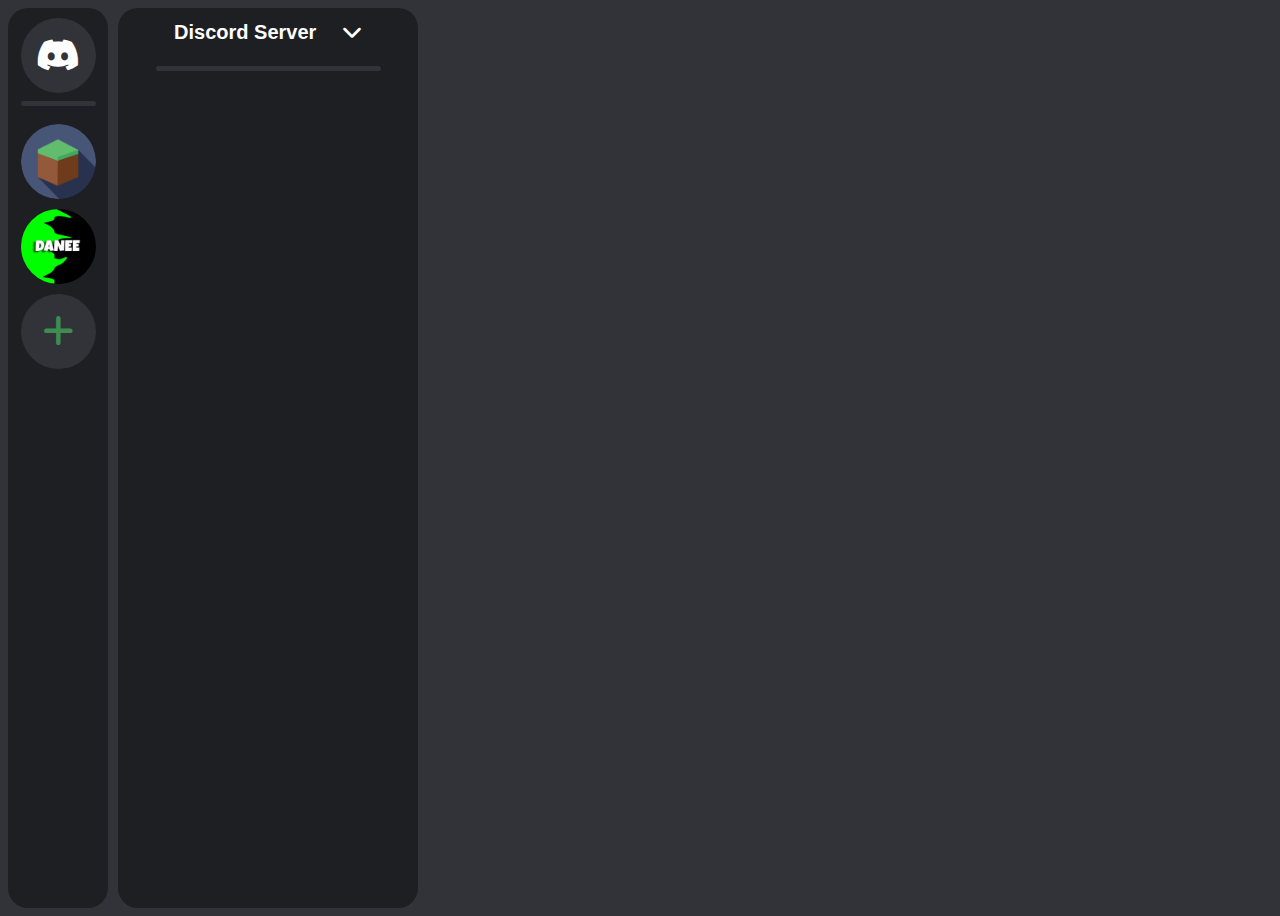
==== 03 - Úvod do tvorby webových stránek, základy HTML a CSS/Discord/index.html @ 495fa789 "DISCORD KOPIE" ====
<!DOCTYPE html>
<html lang="en">
<head>
    <meta charset="UTF-8">
    <meta name="viewport" content="width=device-width, initial-scale=1.0">
    <link rel="stylesheet" href="style.css">
    <link rel="stylesheet" href="https://cdnjs.cloudflare.com/ajax/libs/font-awesome/6.1.1/css/all.min.css">  
    <title>Document</title>
</head>
<body>
    <div class="servers">
        <div class="discord">
            <i class="fa-brands fa-discord" style="color: #ffffff; font-size: 35px;"></i>
        </div>
        <hr>
        <div class="server">
            <img src="./img/server01.png" alt="server icon">
        </div>
        <div class="server">
        <img src="./img/server02.jpg" alt="server icon">
    </div>
       <!-- <div class="server"></div>
        <div class="server"></div> -->
        <div class="discord">
            <i class="fa-solid fa-plus" style="color: #3e8c50; font-size: 35px;"></i>
        </div>
    </div>
    <div class="channels">
    <h1>Discord Server <i class="fa-solid fa-chevron-down" style="margin-left: 20px;"></i></h1>
        <hr>
    </div>
</body>
</html>
---- 03 - Úvod do tvorby webových stránek, základy HTML a CSS/Discord/style.css ----
.servers {
    width: 100px;
    height: 100%;
    display: flex;
    flex-direction: column;
    background-color: #1e1f22;
    align-items: center;
    border-radius: 20px;
}

body {
    width: 100vh;
    height: 100vh;
    background-color: #313338;
}

.server {
    border-radius: 50px;
    display: flex;
    justify-content: center;
    align-items: center;
    margin-top: 10px;
    width:  75px;
    height: 75px;
    overflow: hidden;
}

.server:hover {
    border-radius: 25px;
}

.server > img {
    width: 75px;
    height: 75px; 
    transition-duration: 0.4s;
}

.server > img:hover {
    border-radius: 25px;
    transition-duration: 0.4s;
    width: 90px;
    height: 90px;
}

.servers > hr, .channels > hr{
    width: 75%;
    border-radius: 20px;
    height: 5px;
    background-color: #313338;  
    border: none
}


.discord {
    background-color: #313338;
    border-radius: 50px;
    display: flex;
    justify-content: center;
    align-items: center;
    margin-top: 10px;
    width: 75px;
    height: 75px;
    transition-duration: 0.4s;
}

.discord:hover {
    border-radius: 25px;
    background-color: #5865f2;
    transition-duration: 0.4s;
}

.channels {
    width: 300px;
    height: 100vh;
    display: flex;
    flex-direction: column;
    background-color: #1e1f22;
    align-items: center;
    border-radius: 20px;
    margin-left: 110px;
    margin-top: -100%;
}

.channels > h1{
    font-family: sans-serif;
    font-size: 20px;
    color: white;
}
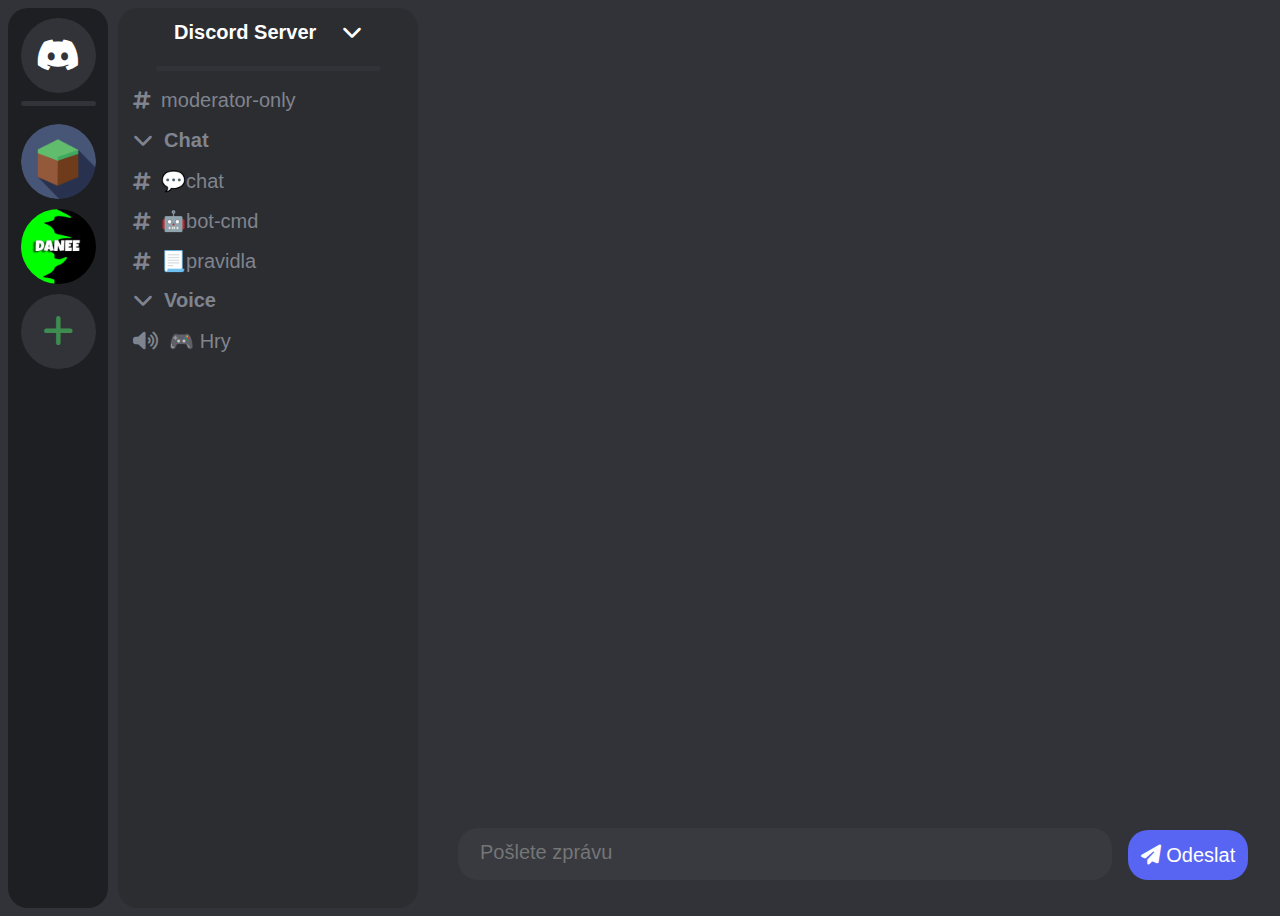
==== commit 8fa8982d: "channels done & message input" ====
--- a/03 - Úvod do tvorby webových stránek, základy HTML a CSS/Discord/index.html
+++ b/03 - Úvod do tvorby webových stránek, základy HTML a CSS/Discord/index.html
@@ -26,8 +26,35 @@
         </div>
     </div>
     <div class="channels">
-    <h1>Discord Server <i class="fa-solid fa-chevron-down" style="margin-left: 20px;"></i></h1>
+        <h1>Discord Server <i class="fa-solid fa-chevron-down" style="margin-left: 20px;"></i></h1>
         <hr>
+        <div class="channel">
+            <p><i class="fa-sharp fa-solid fa-hashtag" style="color: #80848e; font-size: 20px;"></i>&nbsp;&nbsp;moderator-only</p>
+        </div>
+        <div class="category">
+            <p><b><i class="fa-solid fa-chevron-down" style="color: #80848e;"></i>&nbsp;&nbsp;Chat</b></p>
+        </div>
+        <div class="channel">
+            <p><i class="fa-sharp fa-solid fa-hashtag" style="color: #80848e; font-size: 20px;"></i>&nbsp;&nbsp;💬chat</p>
+        </div>
+        <div class="channel">
+            <p><i class="fa-sharp fa-solid fa-hashtag" style="color: #80848e; font-size: 20px;"></i>&nbsp;&nbsp;🤖bot-cmd</p>
+        </div>
+        <div class="channel">
+            <p><i class="fa-sharp fa-solid fa-hashtag" style="color: #80848e; font-size: 20px;"></i>&nbsp;&nbsp;📃pravidla</p>
+        </div>
+        <div class="category">
+            <p><b><i class="fa-solid fa-chevron-down" style="color: #80848e;"></i>&nbsp;&nbsp;Voice</b></p>
+        </div>
+        <div class="channel">
+            <p><i class="fa-sharp fa-solid fa-volume-high" style="color: #80848e; font-size: 20px;"></i>&nbsp;&nbsp;🎮 Hry</p>
+        </div>
+    </div>
+    <div class="messages">
+        <form>
+        <input type="text" class="sendmessage" placeholder="Pošlete zprávu">
+        <button type="submit" class="submitbtn"><i class="fa-solid fa-paper-plane"></i>&nbsp;Odeslat</button>
+    </form>
     </div>
 </body>
 </html>--- a/03 - Úvod do tvorby webových stránek, základy HTML a CSS/Discord/style.css
+++ b/03 - Úvod do tvorby webových stránek, základy HTML a CSS/Discord/style.css
@@ -74,7 +74,7 @@
     height: 100vh;
     display: flex;
     flex-direction: column;
-    background-color: #1e1f22;
+    background-color: #2b2d31;
     align-items: center;
     border-radius: 20px;
     margin-left: 110px;
@@ -85,4 +85,76 @@
     font-family: sans-serif;
     font-size: 20px;
     color: white;
-} +    text-align: center;
+    margin-right: auto;
+    margin-left: auto; 
+} 
+
+.channel, .category {
+    width: 280px;
+    height: 30px;
+    padding-top: 5px;
+    margin-top: 5px;
+    transition-duration: 0.4s;
+}
+
+.channel > p, .category > p {
+    font-family: sans-serif;
+    color: #80848e;
+    font-size: 20px;
+    text-align: left;
+    margin: 0;
+    padding-left: 5px;
+}
+
+.channel:hover{
+    background-color: #404249;
+    border-radius: 20px;
+    transition-duration: 0.4s;
+}
+
+.category:hover > p, .category:hover > i {
+    color: white;
+}
+
+.sendmessage {
+    width: 650px;
+    height: 50px;
+    border-radius: 20px;
+    background-color: #383a40;
+    border: none;
+    margin-top: -80px;
+    margin-left: 450px;
+    display: flex;
+}
+
+.sendmessage::placeholder {
+    padding-left: 20px;
+    font-size: 20px;
+}
+
+.submitbtn {
+    width: 120px;
+    height: 50px;
+    margin-top: -50px;
+    margin-left: 1120px;
+    background-color: #5865f2;
+    border: none;
+    display: flex;
+    border-radius: 20px;
+    text-align: center;
+    justify-content: center;
+    align-items: center;    
+    font-size: 20px;
+    color: white;
+    font-family: sans-serif ;
+    transition-duration: 0.4s;
+}
+
+.submitbtn:hover {
+    background-color: white;
+    color: #5865f2;
+    transition-duration: 0.4s;
+    width: 125px;
+    margin-left: 1125px;
+}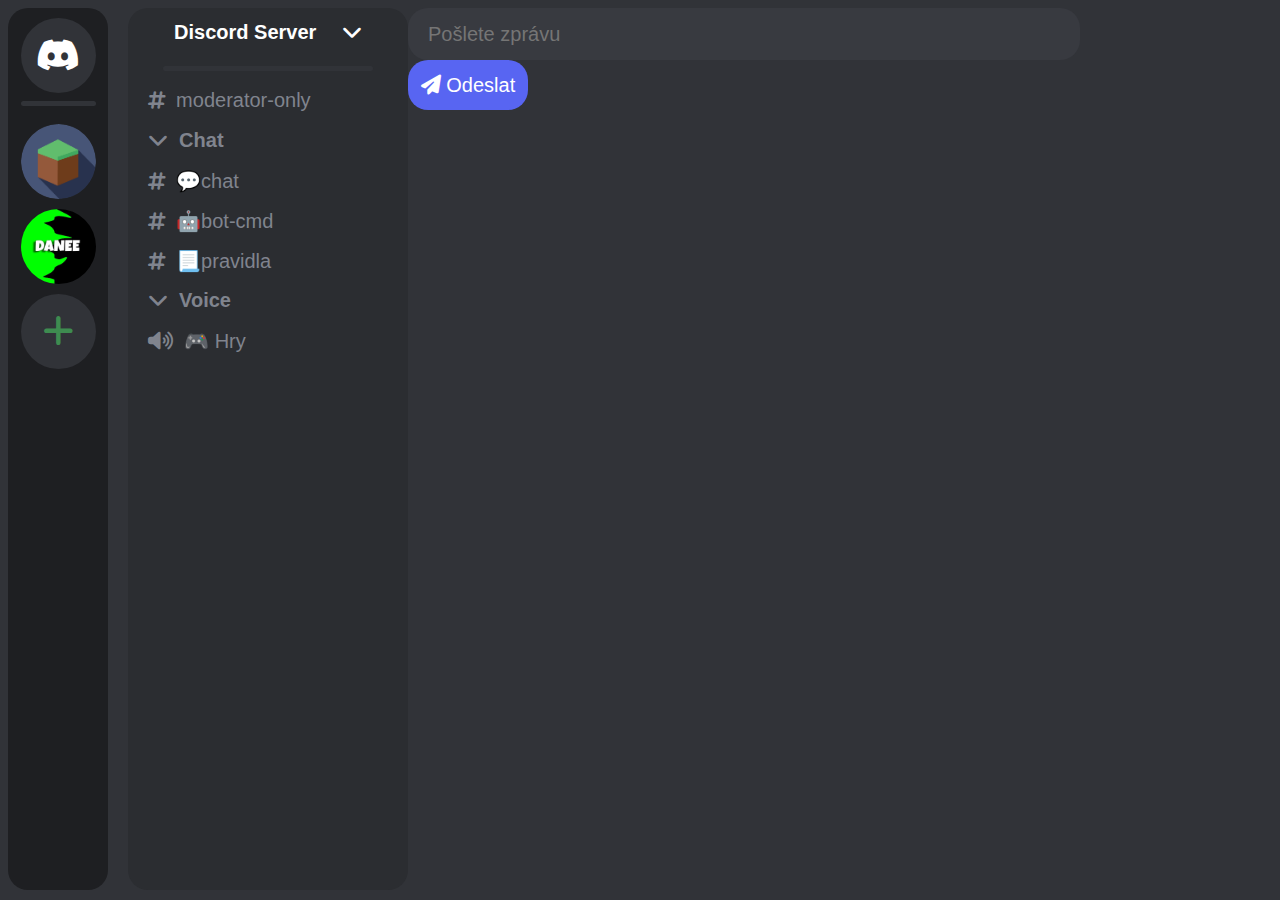
==== commit d38c6053: "idk neco jsem opravil" ====
--- a/03 - Úvod do tvorby webových stránek, základy HTML a CSS/Discord/index.html
+++ b/03 - Úvod do tvorby webových stránek, základy HTML a CSS/Discord/index.html
@@ -4,25 +4,31 @@
     <meta charset="UTF-8">
     <meta name="viewport" content="width=device-width, initial-scale=1.0">
     <link rel="stylesheet" href="style.css">
+    <link rel="icon" type="image/x-icon" href="./img/favicon.ico">
     <link rel="stylesheet" href="https://cdnjs.cloudflare.com/ajax/libs/font-awesome/6.1.1/css/all.min.css">  
     <title>Document</title>
 </head>
 <body>
+    <div class="flex-container">
     <div class="servers">
         <div class="discord">
             <i class="fa-brands fa-discord" style="color: #ffffff; font-size: 35px;"></i>
+            <span class="tooltip">Home</span>
         </div>
         <hr>
         <div class="server">
             <img src="./img/server01.png" alt="server icon">
+            <span class="tooltip">Minecraft PVP</span>
         </div>
         <div class="server">
         <img src="./img/server02.jpg" alt="server icon">
+        <span class="tooltip">Discord Server</span>
     </div>
        <!-- <div class="server"></div>
         <div class="server"></div> -->
         <div class="discord">
             <i class="fa-solid fa-plus" style="color: #3e8c50; font-size: 35px;"></i>
+            <span class="tooltip">Create new server</span>
         </div>
     </div>
     <div class="channels">
@@ -52,9 +58,10 @@
     </div>
     <div class="messages">
         <form>
-        <input type="text" class="sendmessage" placeholder="Pošlete zprávu">
-        <button type="submit" class="submitbtn"><i class="fa-solid fa-paper-plane"></i>&nbsp;Odeslat</button>
-    </form>
+            <input type="text" class="sendmessage" placeholder="Pošlete zprávu">
+            <button type="submit" class="submitbtn"><i class="fa-solid fa-paper-plane"></i>&nbsp;Odeslat</button>
+        </form>
     </div>
+</div>
 </body>
 </html>--- a/03 - Úvod do tvorby webových stránek, základy HTML a CSS/Discord/style.css
+++ b/03 - Úvod do tvorby webových stránek, základy HTML a CSS/Discord/style.css
@@ -2,15 +2,21 @@
     width: 100px;
     height: 100%;
     display: flex;
-    flex-direction: column;
+    flex-flow: column wrap;
     background-color: #1e1f22;
     align-items: center;
     border-radius: 20px;
 }
 
+.flex-container {
+    display: flex;
+    width: 120vh;
+    height: 98vh;   
+  }
+
 body {
-    width: 100vh;
-    height: 100vh;
+    width: 120vh;
+    height: 98vh;
     background-color: #313338;
 }
 
@@ -70,15 +76,14 @@
 }
 
 .channels {
-    width: 300px;
-    height: 100vh;
+    width: 280px;
+    height: 100%;
     display: flex;
-    flex-direction: column;
+    flex-flow: column wrap;
     background-color: #2b2d31;
     align-items: center;
     border-radius: 20px;
-    margin-left: 110px;
-    margin-top: -100%;
+    margin-left: 20px;
 }
 
 .channels > h1{
@@ -90,11 +95,16 @@
     margin-left: auto; 
 } 
 
+.channels > h1:hover {
+    text-shadow: white ;
+}
+
 .channel, .category {
-    width: 280px;
+    width: 260px;
     height: 30px;
     padding-top: 5px;
     margin-top: 5px;
+    margin-left: 10px;
     transition-duration: 0.4s;
 }
 
@@ -105,6 +115,7 @@
     text-align: left;
     margin: 0;
     padding-left: 5px;
+    transition-duration: 0.4s;  
 }
 
 .channel:hover{
@@ -112,9 +123,14 @@
     border-radius: 20px;
     transition-duration: 0.4s;
 }
+.server:hover > .tooltip, .discord:hover > .tooltip {
+    visibility: visible;
+}
 
 .category:hover > p, .category:hover > i {
     color: white;
+    transition-duration: 0.4s;
+    font-size: 22px;
 }
 
 .sendmessage {
@@ -123,21 +139,15 @@
     border-radius: 20px;
     background-color: #383a40;
     border: none;
-    margin-top: -80px;
-    margin-left: 450px;
     display: flex;
-}
-
-.sendmessage::placeholder {
+    color: white;
+    font-size: 20px;
     padding-left: 20px;
-    font-size: 20px;
 }
 
 .submitbtn {
     width: 120px;
     height: 50px;
-    margin-top: -50px;
-    margin-left: 1120px;
     background-color: #5865f2;
     border: none;
     display: flex;
@@ -155,6 +165,19 @@
     background-color: white;
     color: #5865f2;
     transition-duration: 0.4s;
-    width: 125px;
-    margin-left: 1125px;
+}
+
+.tooltip {
+    visibility: hidden;
+    width: 120px;
+    background-color: #1e1f22;
+    color: white;
+    text-align: center;
+    padding: 5px 0;
+    border-radius: 20px;
+    z-index: 1;
+    position: absolute;
+    margin-left: 200px;
+    font-family: sans-serif;
+    opacity: 0.5;
 }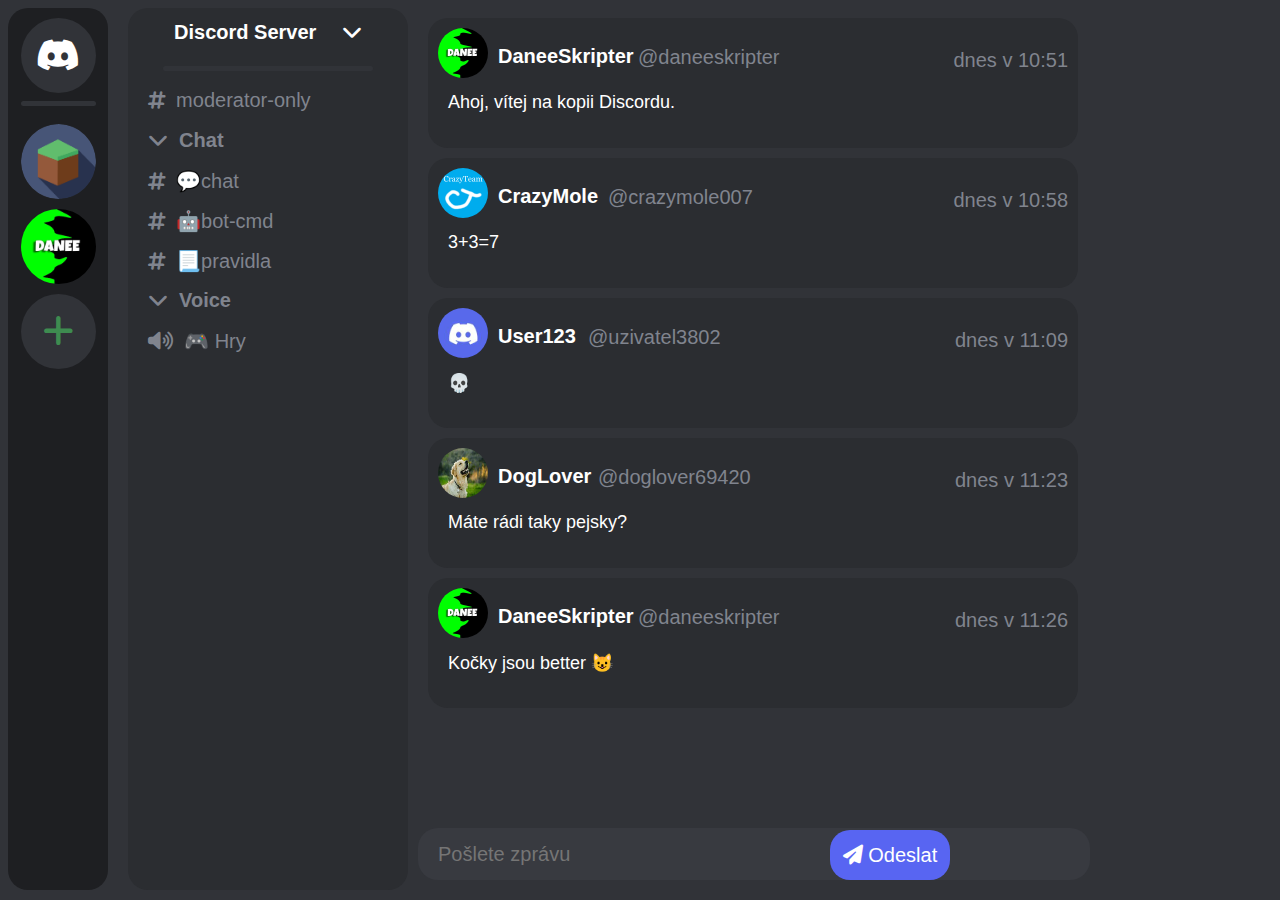
==== commit 927b462c: "messages done" ====
--- a/03 - Úvod do tvorby webových stránek, základy HTML a CSS/Discord/index.html
+++ b/03 - Úvod do tvorby webových stránek, základy HTML a CSS/Discord/index.html
@@ -6,7 +6,7 @@
     <link rel="stylesheet" href="style.css">
     <link rel="icon" type="image/x-icon" href="./img/favicon.ico">
     <link rel="stylesheet" href="https://cdnjs.cloudflare.com/ajax/libs/font-awesome/6.1.1/css/all.min.css">  
-    <title>Document</title>
+    <title>Kopie Discordu</title>
 </head>
 <body>
     <div class="flex-container">
@@ -57,11 +57,53 @@
         </div>
     </div>
     <div class="messages">
+        <div class="sender">
         <form>
             <input type="text" class="sendmessage" placeholder="Pošlete zprávu">
             <button type="submit" class="submitbtn"><i class="fa-solid fa-paper-plane"></i>&nbsp;Odeslat</button>
         </form>
     </div>
+    <div class="message" style="height: 130px;">
+        <img src="./img/server02.jpg" alt="User profile picture">
+        <p class="username"><b>DaneeSkripter</b></p>
+        <p class="username2">@daneeskripter</p>
+        <p class="time">dnes v 10:51</p>
+        <p>Ahoj, vítej na kopii Discordu. </p>
+    </div>
+    <div class="message" style="height: 130px;">
+        <img src="./img/crazymole.png" alt="Crazymole">
+        <p class="username"><b>CrazyMole</b></p>
+        <p class="username2" style="margin-left: 180px;">@crazymole007</p>
+        <p class="time">dnes v 10:58</p>
+        <p>3+3=7</p>
+    </div>
+    <div class="message" style="height: 130px;">
+        <img src="./img/default.png" alt="Default">
+        <p class="username"><b>User123</b></p>
+        <p class="username2" style="margin-left: 160px;">@uzivatel3802</p>
+        <p class="time">dnes v 11:09</p>
+        <p>💀 </p>
+    </div>
+    <div class="message" style="height: 130px;">
+        <img src="./img/dog.jpg" alt="Dog">
+        <p class="username"><b>DogLover</b></p>
+        <p class="username2" style="margin-left: 170px;">@doglover69420</p>
+        <p class="time">dnes v 11:23</p>
+        <p>Máte rádi taky pejsky?</p>
+    </div>
+    <div class="message" style="height: 130px;">
+        <img src="./img/server02.jpg" alt="Cinan">
+        <p class="username"><b>DaneeSkripter</b></p>
+        <p class="username2">@daneeskripter</p>
+        <p class="time">dnes v 11:26</p>
+        <p>Kočky jsou better 😺</p>
+    </div>  
+    </div>
+    <div class="users">
+        <div class="user">
+            
+        </div>
+    </div>
 </div>
 </body>
 </html>--- a/03 - Úvod do tvorby webových stránek, základy HTML a CSS/Discord/style.css
+++ b/03 - Úvod do tvorby webových stránek, základy HTML a CSS/Discord/style.css
@@ -96,7 +96,7 @@
 } 
 
 .channels > h1:hover {
-    text-shadow: white ;
+    text-shadow: 2px 2px 2px #404249;
 }
 
 .channel, .category {
@@ -143,6 +143,9 @@
     color: white;
     font-size: 20px;
     padding-left: 20px;
+    bottom: 20px;
+    position: fixed;
+    margin-left: 10px   ;
 }
 
 .submitbtn {
@@ -159,6 +162,9 @@
     color: white;
     font-family: sans-serif ;
     transition-duration: 0.4s;
+    bottom: 20px;
+    position: fixed;    
+    right: 330px;
 }
 
 .submitbtn:hover {
@@ -179,5 +185,67 @@
     position: absolute;
     margin-left: 200px;
     font-family: sans-serif;
-    opacity: 0.5;
+    opacity: 0.7;
+}
+
+.message {
+    width: 650px;
+    height: 150px;
+    top: 0;
+    text-align: left;
+    justify-content: center;
+    align-items: center;
+    background-color: #2b2d31;
+    margin-left: 20px;
+    overflow: hidden;
+    border-radius: 20px;
+    margin-top: 10px;
+}
+
+.message:hover {
+    box-shadow: 2px 2px 2px white;
+    transition-duration: 0.4s;
+}
+
+.message > img {
+    width: 50px;
+    height: 50px;
+    border-radius: 50px;
+    margin-left: 10px;
+    margin-top: 10px;
+}
+
+.message > .username {
+    font-family: sans-serif;
+    font-size: 20px;
+    display: flex;
+    margin-top: -37px;
+    margin-left: 70px;
+    color: white;
+}
+
+.message > p {
+    font-family: sans-serif;
+    color: white;
+    margin-left: 20px;
+    font-size: 18px;
+}
+
+.message > .time {
+    font-family: sans-serif;
+    font-size: 20px;
+    margin-top: -40px;
+    text-align: right;
+    margin-right: 10px;
+    color: #80848e;
+
+}
+
+.message > .username2 {
+    font-family: sans-serif;
+    font-size: 20px;
+    margin-top: -42px;
+    text-align: left;
+    margin-left: 210px;
+    color: #80848e;
 }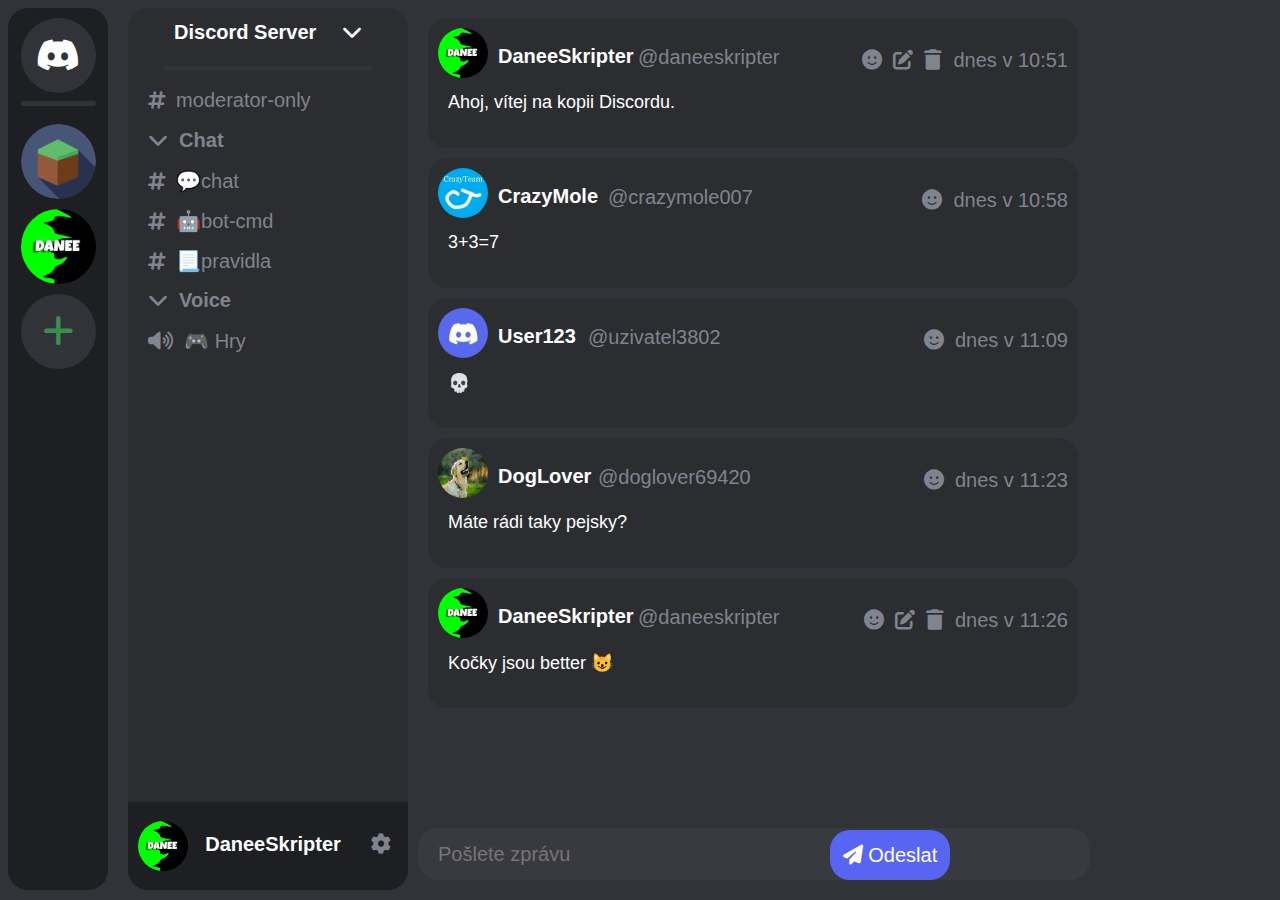
==== commit f05c4698: "login added" ====
--- a/03 - Úvod do tvorby webových stránek, základy HTML a CSS/Discord/index.html
+++ b/03 - Úvod do tvorby webových stránek, základy HTML a CSS/Discord/index.html
@@ -31,6 +31,7 @@
             <span class="tooltip">Create new server</span>
         </div>
     </div>
+    <div class="menu">
     <div class="channels">
         <h1>Discord Server <i class="fa-solid fa-chevron-down" style="margin-left: 20px;"></i></h1>
         <hr>
@@ -56,6 +57,12 @@
             <p><i class="fa-sharp fa-solid fa-volume-high" style="color: #80848e; font-size: 20px;"></i>&nbsp;&nbsp;🎮 Hry</p>
         </div>
     </div>
+    <div class="login">
+        <img src="./img/server02.jpg" alt="Profile picture">
+        <p class="username"><b>DaneeSkripter</b><i class="fa-solid fa-gear" style="color: #80848e; font-size: 20px; margin-left: 30px;"></i></p>
+        <span class="tooltip" style="color: white; margin-left: 70px; background-color: #2b2d31;">@daneeskripter</span>
+    </div>
+</div>
     <div class="messages">
         <div class="sender">
         <form>
@@ -67,41 +74,41 @@
         <img src="./img/server02.jpg" alt="User profile picture">
         <p class="username"><b>DaneeSkripter</b></p>
         <p class="username2">@daneeskripter</p>
-        <p class="time">dnes v 10:51</p>
+        <p class="time"><i class="fa-solid fa-face-smile"></i>&nbsp;&nbsp;<i class="fa-solid fa-pen-to-square"></i>&nbsp;&nbsp;<i class="fa-solid fa-trash"></i>&nbsp;&nbsp;dnes v 10:51</p>
         <p>Ahoj, vítej na kopii Discordu. </p>
     </div>
     <div class="message" style="height: 130px;">
         <img src="./img/crazymole.png" alt="Crazymole">
         <p class="username"><b>CrazyMole</b></p>
         <p class="username2" style="margin-left: 180px;">@crazymole007</p>
-        <p class="time">dnes v 10:58</p>
+        <p class="time"><i class="fa-solid fa-face-smile"></i>&nbsp;&nbsp;dnes v 10:58</p>
         <p>3+3=7</p>
     </div>
     <div class="message" style="height: 130px;">
         <img src="./img/default.png" alt="Default">
         <p class="username"><b>User123</b></p>
         <p class="username2" style="margin-left: 160px;">@uzivatel3802</p>
-        <p class="time">dnes v 11:09</p>
+        <p class="time"><i class="fa-solid fa-face-smile"></i>&nbsp;&nbsp;dnes v 11:09</p>
         <p>💀 </p>
     </div>
     <div class="message" style="height: 130px;">
         <img src="./img/dog.jpg" alt="Dog">
         <p class="username"><b>DogLover</b></p>
         <p class="username2" style="margin-left: 170px;">@doglover69420</p>
-        <p class="time">dnes v 11:23</p>
+        <p class="time"><i class="fa-solid fa-face-smile"></i>&nbsp;&nbsp;dnes v 11:23</p>
         <p>Máte rádi taky pejsky?</p>
     </div>
     <div class="message" style="height: 130px;">
         <img src="./img/server02.jpg" alt="Cinan">
         <p class="username"><b>DaneeSkripter</b></p>
         <p class="username2">@daneeskripter</p>
-        <p class="time">dnes v 11:26</p>
+        <p class="time"><i class="fa-solid fa-face-smile"></i>&nbsp;&nbsp;<i class="fa-solid fa-pen-to-square"></i>&nbsp;&nbsp;<i class="fa-solid fa-trash"></i>&nbsp;&nbsp;dnes v 11:26</p>
         <p>Kočky jsou better 😺</p>
     </div>  
     </div>
     <div class="users">
         <div class="user">
-            
+
         </div>
     </div>
 </div>
--- a/03 - Úvod do tvorby webových stránek, základy HTML a CSS/Discord/style.css
+++ b/03 - Úvod do tvorby webových stránek, základy HTML a CSS/Discord/style.css
@@ -77,13 +77,54 @@
 
 .channels {
     width: 280px;
-    height: 100%;
+    height: 90%;
     display: flex;
     flex-flow: column wrap;
     background-color: #2b2d31;
     align-items: center;
     border-radius: 20px;
     margin-left: 20px;
+    border-bottom-left-radius: 0;
+    border-bottom-right-radius: 0;
+}
+
+.menu {
+    transition-duration: 0.4s;
+    border-radius: 20px ;
+}
+
+.login {
+    width: 280px;
+    height: 10%;
+    display: flex;
+    flex-flow: column wrap;
+    background-color: #1e1f22;
+    justify-content: flex-end;
+    border-radius: 20px;
+    margin-left: 20px;
+    border-top-left-radius: 0;
+    border-top-right-radius: 0;
+}
+
+.login > img {
+    width: 50px;
+    height: 50px;
+    border-radius: 50px;
+    margin-bottom: auto;
+    margin-top: auto;
+    margin-left: 10px;
+}
+
+.login > .username {
+    font-size: 20px;
+    font-family: sans-serif;
+    color: white;
+    margin-bottom: 12%;
+    text-align: left;
+}
+.menu:hover {
+    box-shadow: 2px 2px 2px white;
+    transition-duration: 0.4s;
 }
 
 .channels > h1{
@@ -123,7 +164,7 @@
     border-radius: 20px;
     transition-duration: 0.4s;
 }
-.server:hover > .tooltip, .discord:hover > .tooltip {
+.server:hover > .tooltip, .discord:hover > .tooltip, .login:hover > .tooltip  {
     visibility: visible;
 }
 
@@ -207,7 +248,7 @@
     transition-duration: 0.4s;
 }
 
-.message > img {
+.message > img  {
     width: 50px;
     height: 50px;
     border-radius: 50px;
@@ -238,7 +279,12 @@
     text-align: right;
     margin-right: 10px;
     color: #80848e;
-
+    transition-duration: 0.4s;
+}
+
+.message >.time:hover {
+    color: white;
+    transition-duration: 0.4s;
 }
 
 .message > .username2 {
@@ -248,4 +294,4 @@
     text-align: left;
     margin-left: 210px;
     color: #80848e;
-}+}
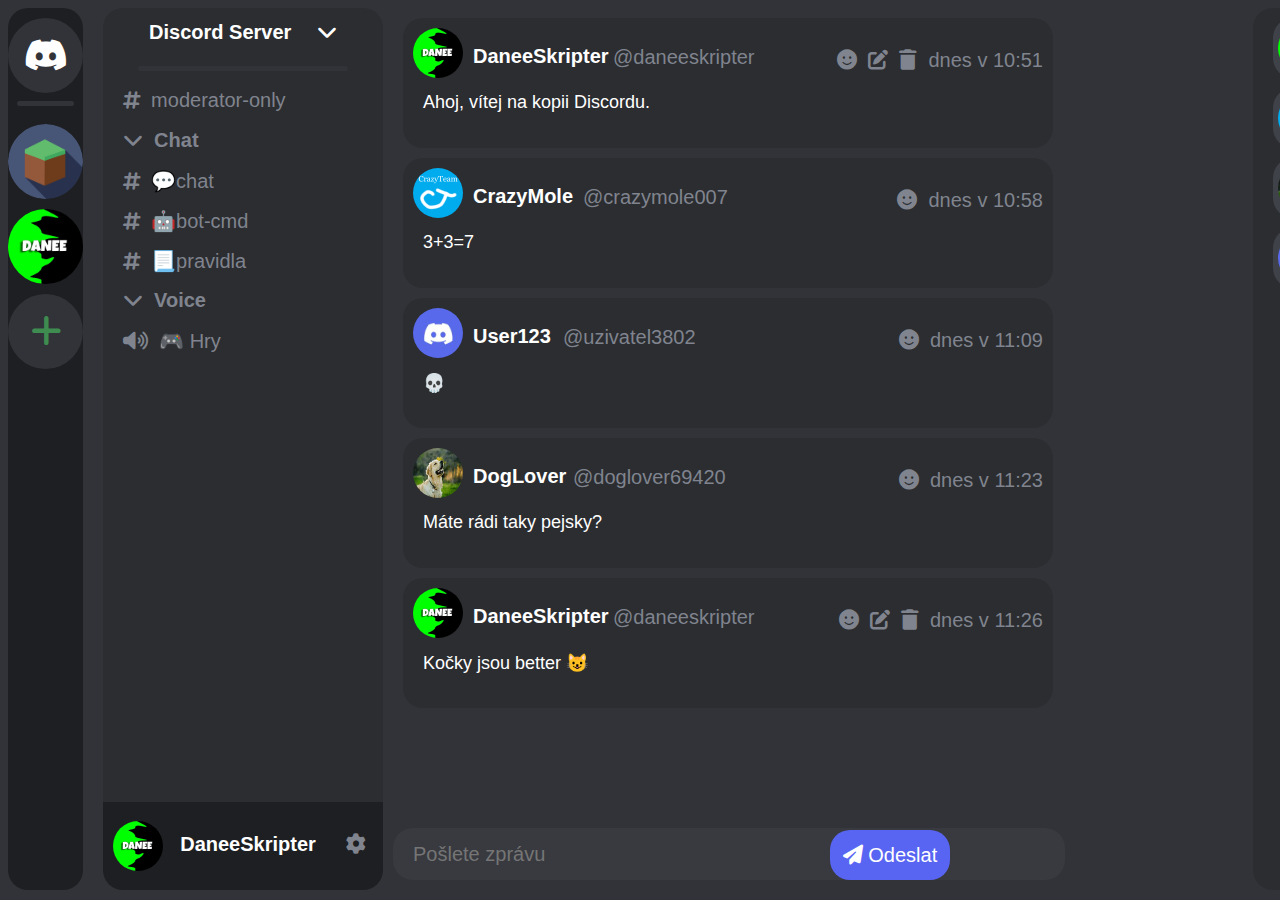
==== commit b2f2de85: "user list added" ====
--- a/03 - Úvod do tvorby webových stránek, základy HTML a CSS/Discord/index.html
+++ b/03 - Úvod do tvorby webových stránek, základy HTML a CSS/Discord/index.html
@@ -108,7 +108,20 @@
     </div>
     <div class="users">
         <div class="user">
-
+            <img src="./img/server02.jpg" alt="DaneeSkripter">
+            <p>DaneeSkripter</p>
+        </div>
+        <div class="user">
+            <img src="./img/crazymole.png" alt="CrazyMole">
+            <p>CrazyMole</p>
+        </div>
+        <div class="user">
+            <img src="./img/dog.jpg" alt="DogLover">
+            <p>DogLover</p>
+        </div>
+        <div class="user">
+            <img src="./img/default.png" alt="User123">
+            <p>User123</p>
         </div>
     </div>
 </div>
--- a/03 - Úvod do tvorby webových stránek, základy HTML a CSS/Discord/style.css
+++ b/03 - Úvod do tvorby webových stránek, základy HTML a CSS/Discord/style.css
@@ -10,12 +10,12 @@
 
 .flex-container {
     display: flex;
-    width: 120vh;
-    height: 98vh;   
+    width: 100%;
+    height: 100%;   
   }
 
 body {
-    width: 120vh;
+    width: 167vh;
     height: 98vh;
     background-color: #313338;
 }
@@ -73,6 +73,7 @@
     border-radius: 25px;
     background-color: #5865f2;
     transition-duration: 0.4s;
+    text-shadow: 5px 5px 10px black;
 }
 
 .channels {
@@ -295,3 +296,45 @@
     margin-left: 210px;
     color: #80848e;
 }
+
+.users {
+    width: 280px;
+    height: 100%;
+    display: flex;
+    flex-flow: column wrap;
+    background-color: #2b2d31;
+    border-radius: 20px;
+    margin-left: 200px;
+}
+
+.user {
+    width: 240px;
+    height: 60px;
+    margin-top: 10px;
+    margin-left: 20px;
+    border-radius: 20px;
+    transition-duration: 0.4s;
+    background-color: #404249;
+}
+
+.user:hover {
+    background-color: #1e1f22;
+    transition-duration: 0.4s;
+}
+
+.user > img {
+    width: 50px;
+    height: 50px;
+    border-radius: 50px;
+    margin-top: 5px;
+    margin-left: 5px;
+}
+
+.user > p {
+    font-size: 20px;
+    color: white;
+    font-family: sans-serif;
+    text-align: center;
+    margin-top: -40px;
+    margin-left: 10px;
+}